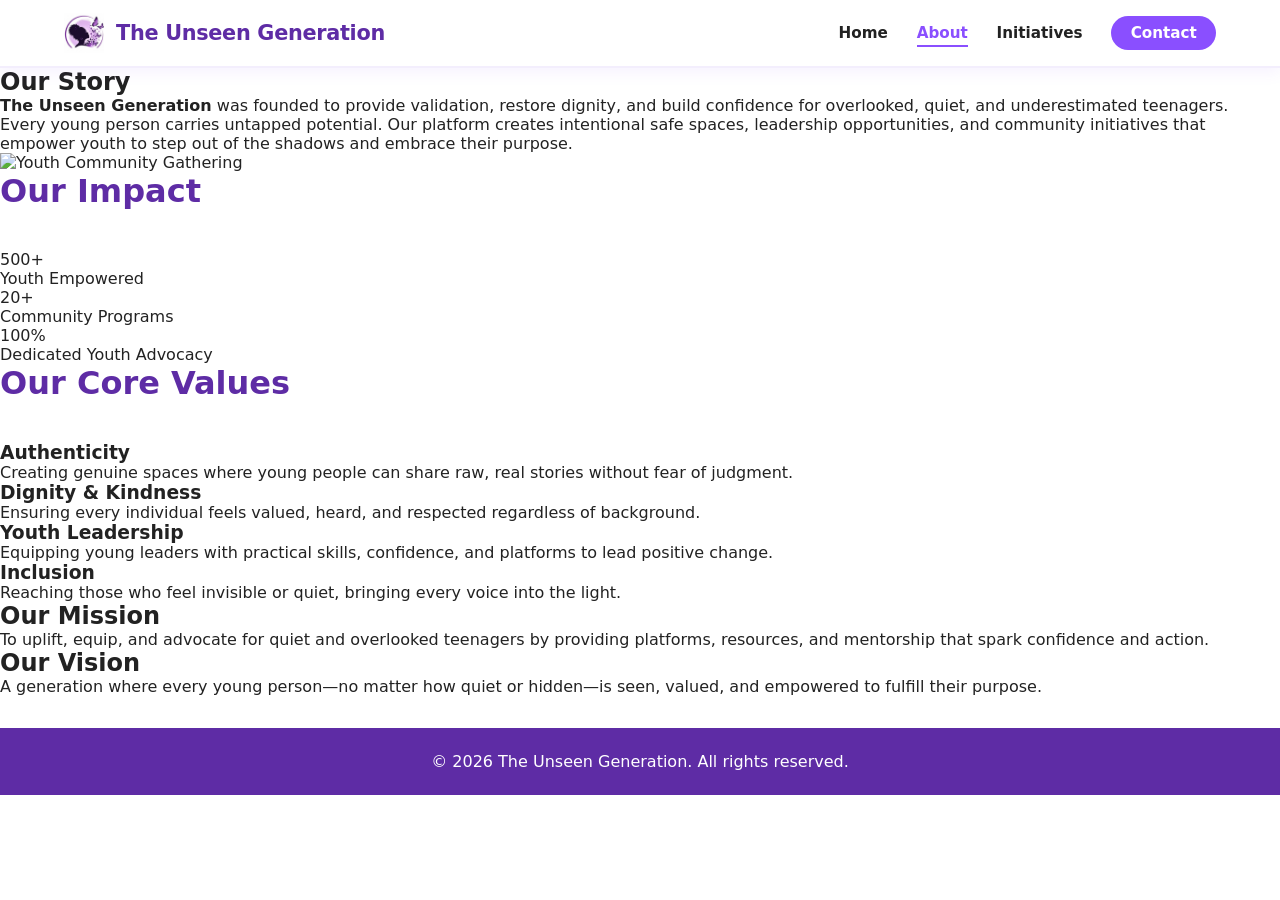
==== about.html @ 8557ad9f "Create about.html" ====
<!DOCTYPE html>
<html lang="en">
<head>
  <meta charset="UTF-8">
  <meta name="viewport" content="width=device-width, initial-scale=1.0">
  <title>About Us - The Unseen Generation</title>
  <link rel="stylesheet" href="style.css">
</head>
<body>

  <!-- ========================================== -->
  <!-- HEADER & NAVIGATION                        -->
  <!-- ========================================== -->
  <header>
    <div class="logo-container">
      <img src="images/logo.png" alt="The Unseen Generation Logo" class="site-logo">
      <span class="logo-text">The Unseen Generation</span>
    </div>
    <nav>
      <ul>
        <li><a href="index.html">Home</a></li>
        <li><a href="about.html" class="active-link">About</a></li>
        <li><a href="#">Initiatives</a></li>
        <li><a href="#" class="nav-btn">Contact</a></li>
      </ul>
    </nav>
  </header>

  <!-- ========================================== -->
  <!-- 1. OUR STORY SECTION                       -->
  <!-- ========================================== -->
  <section class="about-story-section">
    <div class="story-container">
      <div class="story-text">
        <h1 class="sub-heading">Our Story</h1>
        <p><strong>The Unseen Generation</strong> was founded to provide validation, restore dignity, and build confidence for overlooked, quiet, and underestimated teenagers.</p>
        <p>Every young person carries untapped potential. Our platform creates intentional safe spaces, leadership opportunities, and community initiatives that empower youth to step out of the shadows and embrace their purpose.</p>
      </div>
      <div class="story-image">
        <img src="images/about-hero.jpg" alt="Youth Community Gathering">
      </div>
    </div>
  </section>

  <!-- ========================================== -->
  <!-- 2. OUR IMPACT SECTION                      -->
  <!-- ========================================== -->
  <section class="impact-section">
    <h2 class="section-title">Our Impact</h2>
    <div class="impact-grid">
      <div class="impact-card">
        <span class="impact-number">500+</span>
        <p class="impact-label">Youth Empowered</p>
      </div>
      <div class="impact-card">
        <span class="impact-number">20+</span>
        <p class="impact-label">Community Programs</p>
      </div>
      <div class="impact-card">
        <span class="impact-number">100%</span>
        <p class="impact-label">Dedicated Youth Advocacy</p>
      </div>
    </div>
  </section>

  <!-- ========================================== -->
  <!-- 3. CORE VALUES SECTION                     -->
  <!-- ========================================== -->
  <section class="values-section">
    <h2 class="section-title">Our Core Values</h2>
    <div class="values-grid">
      <div class="value-card">
        <h3>Authenticity</h3>
        <p>Creating genuine spaces where young people can share raw, real stories without fear of judgment.</p>
      </div>
      <div class="value-card">
        <h3>Dignity & Kindness</h3>
        <p>Ensuring every individual feels valued, heard, and respected regardless of background.</p>
      </div>
      <div class="value-card">
        <h3>Youth Leadership</h3>
        <p>Equipping young leaders with practical skills, confidence, and platforms to lead positive change.</p>
      </div>
      <div class="value-card">
        <h3>Inclusion</h3>
        <p>Reaching those who feel invisible or quiet, bringing every voice into the light.</p>
      </div>
    </div>
  </section>

  <!-- ========================================== -->
  <!-- 4. MISSION & VISION SECTION                -->
  <!-- ========================================== -->
  <section class="mission-vision-section">
    <div class="mv-container">
      <div class="mv-card">
        <h2>Our Mission</h2>
        <p>To uplift, equip, and advocate for quiet and overlooked teenagers by providing platforms, resources, and mentorship that spark confidence and action.</p>
      </div>
      <div class="mv-card">
        <h2>Our Vision</h2>
        <p>A generation where every young person—no matter how quiet or hidden—is seen, valued, and empowered to fulfill their purpose.</p>
      </div>
    </div>
  </section>

  <!-- ========================================== -->
  <!-- FOOTER SECTION                             -->
  <!-- ========================================== -->
  <footer>
    <p>&copy; 2026 The Unseen Generation. All rights reserved.</p>
  </footer>

</body>
</html>
---- style.css ----
/* ==========================================================================
   THE UNSEEN GENERATION - MAIN STYLESHEET
   Primary Theme: Mauve & White
   ========================================================================== */

/* --------------------------------------------------------------------------
   1. GLOBAL VARIABLES & BASE RESET
   -------------------------------------------------------------------------- */
:root {
  /* Color palette definitions */
  --mauve: #8a4fff;        /* Primary Accent */
  --mauve-light: #f3eefd;  /* Background tints & borders */
  --mauve-dark: #5e2ca5;   /* Text highlights & footer background */
  --white: #ffffff;       /* Main background */
  --text: #222222;        /* Standard text color */
}

/* Reset default browser margins and box sizing */
* {
  box-sizing: border-box;
  margin: 0;
  padding: 0;
  font-family: system-ui, -apple-system, BlinkMacSystemFont, 'Segoe UI', Roboto, sans-serif;
}

body {
  background-color: var(--white);
  color: var(--text);
}

/* --------------------------------------------------------------------------
   2. HEADER & NAVIGATION STYLES
   -------------------------------------------------------------------------- */
header {
  display: flex;
  justify-content: space-between;
  align-items: center;
  padding: 0.8rem 5%;
  /* Feature 1: Glassmorphism effect with semi-transparent background and blur */
  background-color: rgba(255, 255, 255, 0.85);
  backdrop-filter: blur(10px);
  -webkit-backdrop-filter: blur(10px);
  border-bottom: 2px solid var(--mauve-light);
  box-shadow: 0 4px 15px rgba(138, 79, 255, 0.08); /* Subtle mauve drop shadow */
  position: sticky;
  top: 0;
  z-index: 100; /* Keeps navbar above other elements while scrolling */
}

/* Logo Brand Container */
.logo-container {
  display: flex;
  align-items: center;
  gap: 0.75rem;
  /* Feature 4: Gentle hover lift on brand logo */
  transition: transform 0.3s ease;
}

.logo-container:hover {
  transform: translateY(-1px);
}

/* Strict Sizing for Logo Image */
.site-logo {
  height: 40px;          /* Restricts max height to fit neatly in navbar */
  max-height: 40px;
  width: auto;           /* Maintains image aspect ratio without distortion */
  max-width: 150px;      /* Prevents oversized width expansion */
  object-fit: contain;   /* Ensures entire logo fits inside frame */
  display: block;
}

.logo-text {
  font-size: 1.3rem;
  font-weight: 700;
  color: var(--mauve-dark);
  letter-spacing: -0.3px;
}

/* Navigation Menu */
nav ul {
  display: flex;
  list-style: none;
  gap: 1.8rem;
  align-items: center;
}

/* Navigation Links */
nav a {
  position: relative;
  text-decoration: none;
  color: var(--text);
  font-weight: 600;
  font-size: 0.95rem;
  padding: 0.3rem 0;
  /* Feature 4: Gentle lift on hover */
  transition: color 0.3s ease, transform 0.2s ease;
  display: inline-block;
}

/* Feature 2: Animated line expanding outward from the center */
nav a:not(.nav-btn)::after {
  content: '';
  position: absolute;
  width: 0%;
  height: 2px;
  bottom: 0;
  left: 50%;
  background-color: var(--mauve);
  transition: width 0.3s ease, left 0.3s ease;
}

nav a:not(.nav-btn):hover {
  color: var(--mauve);
  transform: translateY(-1px);
}

nav a:not(.nav-btn):hover::after,
nav a.active-link::after {
  width: 100%;
  left: 0;
}

nav a.active-link {
  color: var(--mauve);
}

/* Feature 3: Highlighted Pill CTA Button for Contact */
nav a.nav-btn {
  background-color: var(--mauve);
  color: var(--white);
  padding: 0.5rem 1.2rem;
  border-radius: 20px;
  transition: background-color 0.3s ease, transform 0.2s ease, box-shadow 0.3s ease;
}

nav a.nav-btn:hover {
  background-color: var(--mauve-dark);
  color: var(--white);
  transform: translateY(-2px);
  box-shadow: 0 4px 12px rgba(138, 79, 255, 0.3);
}

/* --------------------------------------------------------------------------
   3. HERO SLIDESHOW STYLES
   -------------------------------------------------------------------------- */
.hero-slider {
  position: relative;
  max-width: 100%;
  height: 450px;
  overflow: hidden;
  background-color: var(--mauve-light);
}

/* Slide Container: Hidden by default */
.slide {
  position: absolute;
  width: 100%;
  height: 100%;
  opacity: 0;
  transition: opacity 0.8s ease-in-out; /* Smooth transition when changing slides */
  display: flex;
  align-items: center;
  justify-content: center;
}

/* Active Slide: Displayed with full opacity */
.slide.active {
  opacity: 1;
}

/* Slide Image Layout */
.slide img {
  width: 100%;
  height: 100%;
  object-fit: cover; /* Ensures images crop nicely without distorting aspect ratio */
  object-position: top center; /* Focuses crop alignment on top of image to show faces */
}

/* Dark Mauve Dimming Overlay */
.slide-overlay {
  position: absolute;
  top: 0;
  left: 0;
  width: 100%;
  height: 100%;
  background: rgba(35, 12, 60, 0.55); /* Darkened mauve tint to ensure high contrast */
  z-index: 1;
}

/* Overlay Text Content Container */
.slide-content {
  position: absolute;
  z-index: 2;
  text-align: center;
  color: var(--white);
  padding: 0 1rem;
  max-width: 700px;
}

.slide-content h2 {
  font-size: 2.5rem;
  margin-bottom: 0.8rem;
  text-shadow: 0 2px 4px rgba(0,0,0,0.3);
}

.slide-content p {
  font-size: 1.1rem;
  margin-bottom: 1.5rem;
  text-shadow: 0 1px 3px rgba(0,0,0,0.3);
}

/* Slide Call to Action Button */
.slide-btn {
  display: inline-block;
  padding: 0.75rem 1.8rem;
  background-color: var(--mauve);
  color: var(--white);
  text-decoration: none;
  font-weight: 600;
  border-radius: 25px;
  transition: background-color 0.3s ease, transform 0.2s ease;
}

.slide-btn:hover {
  background-color: var(--mauve-dark);
  transform: translateY(-2px);
}

/* Navigation Arrows (Previous / Next Buttons) */
.prev, .next {
  position: absolute;
  top: 50%;
  transform: translateY(-50%);
  background: rgba(138, 79, 255, 0.7); /* Semi-transparent mauve */
  color: var(--white);
  border: none;
  padding: 10px 15px;
  cursor: pointer;
  border-radius: 50%;
  z-index: 3; /* Placed above text and overlay */
  transition: background 0.3s ease;
}

.prev:hover, .next:hover {
  background: var(--mauve-dark);
}

.prev { left: 15px; }
.next { right: 15px; }

/* --------------------------------------------------------------------------
   4. CORE PILLARS STYLES
   -------------------------------------------------------------------------- */
.pillars-section {
  padding: 4rem 5%;
  text-align: center;
  background-color: var(--white);
}

.section-title {
  color: var(--mauve-dark);
  font-size: 2rem;
  margin-bottom: 2.5rem;
}

.pillars-container {
  display: flex;
  gap: 2rem;
  justify-content: center;
  flex-wrap: wrap; /* Ensures cards wrap cleanly on smaller mobile screens */
}

.pillar-card {
  background-color: var(--mauve-light);
  border: 1px solid var(--mauve);
  border-radius: 10px;
  padding: 2rem;
  flex: 1;
  min-width: 250px;
  max-width: 350px;
  transition: transform 0.3s ease, box-shadow 0.3s ease;
}

.pillar-card:hover {
  transform: translateY(-5px); /* Gentle hover lift effect */
  box-shadow: 0 8px 20px rgba(138, 79, 255, 0.15);
}

.pillar-card h3 {
  color: var(--mauve-dark);
  font-size: 1.3rem;
  margin-bottom: 1rem;
}

.pillar-card p {
  line-height: 1.6;
  color: var(--text);
  font-size: 0.95rem;
}

/* --------------------------------------------------------------------------
   5. FOOTER STYLES
   -------------------------------------------------------------------------- */
footer {
  background-color: var(--mauve-dark);
  color: var(--white);
  text-align: center;
  padding: 1.5rem;
  margin-top: 2rem;
}
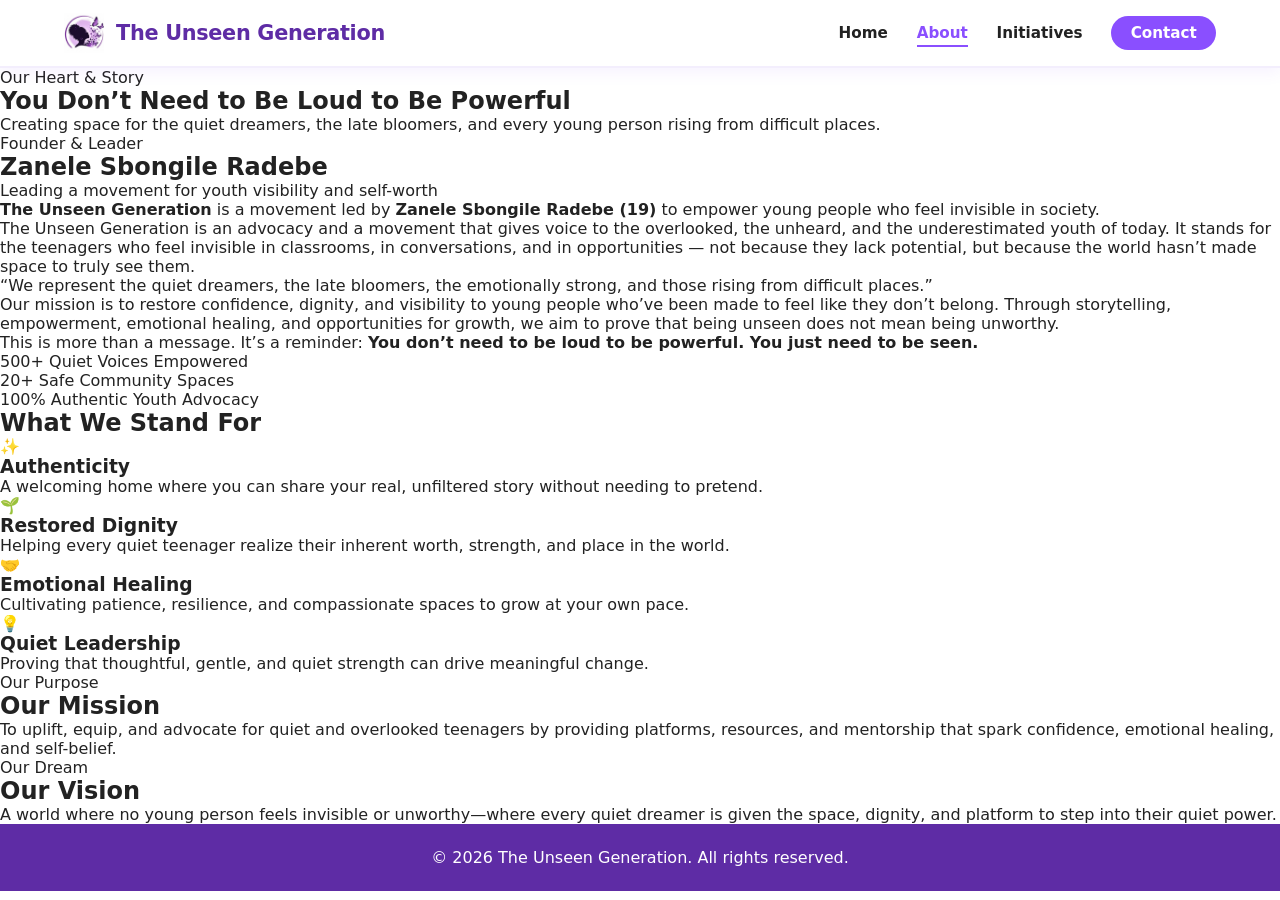
==== commit 9e47859a: "Update about.html" ====
--- a/about.html
+++ b/about.html
@@ -27,79 +27,108 @@
   </header>
 
   <!-- ========================================== -->
-  <!-- 1. OUR STORY SECTION                       -->
+  <!-- 1. SOFT HERO BANNER                        -->
   <!-- ========================================== -->
-  <section class="about-story-section">
-    <div class="story-container">
-      <div class="story-text">
-        <h1 class="sub-heading">Our Story</h1>
-        <p><strong>The Unseen Generation</strong> was founded to provide validation, restore dignity, and build confidence for overlooked, quiet, and underestimated teenagers.</p>
-        <p>Every young person carries untapped potential. Our platform creates intentional safe spaces, leadership opportunities, and community initiatives that empower youth to step out of the shadows and embrace their purpose.</p>
+  <section class="about-hero">
+    <span class="hero-badge">Our Heart & Story</span>
+    <h1>You Don’t Need to Be Loud to Be Powerful</h1>
+    <p class="hero-subtitle">Creating space for the quiet dreamers, the late bloomers, and every young person rising from difficult places.</p>
+  </section>
+
+  <!-- ========================================== -->
+  <!-- 2. EXPANDED OUR STORY SECTION              -->
+  <!-- ========================================== -->
+  <section class="story-section">
+    <div class="story-wrapper">
+      
+      <!-- Lead Founder Card -->
+      <div class="founder-card">
+        <div class="founder-badge">Founder & Leader</div>
+        <h2>Zanele Sbongile Radebe</h2>
+        <p class="founder-sub">Leading a movement for youth visibility and self-worth</p>
       </div>
-      <div class="story-image">
-        <img src="images/about-hero.jpg" alt="Youth Community Gathering">
+
+      <!-- Main Soft Story Content -->
+      <div class="story-body">
+        <p class="story-lead"><strong>The Unseen Generation</strong> is a movement led by <strong>Zanele Sbongile Radebe (19)</strong> to empower young people who feel invisible in society.</p>
+        
+        <p>The Unseen Generation is an advocacy and a movement that gives voice to the overlooked, the unheard, and the underestimated youth of today. It stands for the teenagers who feel invisible in classrooms, in conversations, and in opportunities — not because they lack potential, but because the world hasn’t made space to truly see them.</p>
+
+        <div class="story-quote-box">
+          <p>“We represent the quiet dreamers, the late bloomers, the emotionally strong, and those rising from difficult places.”</p>
+        </div>
+
+        <p>Our mission is to restore confidence, dignity, and visibility to young people who’ve been made to feel like they don’t belong. Through storytelling, empowerment, emotional healing, and opportunities for growth, we aim to prove that being unseen does not mean being unworthy.</p>
+
+        <p class="story-closing">This is more than a message. It’s a reminder: <strong>You don’t need to be loud to be powerful. You just need to be seen.</strong></p>
+      </div>
+
+    </div>
+  </section>
+
+  <!-- ========================================== -->
+  <!-- 3. SOFT IMPACT HIGHLIGHTS                  -->
+  <!-- ========================================== -->
+  <section class="impact-section-soft">
+    <div class="impact-container-soft">
+      <div class="impact-pill">
+        <span class="impact-num">500+</span>
+        <span class="impact-txt">Quiet Voices Empowered</span>
+      </div>
+      <div class="impact-pill">
+        <span class="impact-num">20+</span>
+        <span class="impact-txt">Safe Community Spaces</span>
+      </div>
+      <div class="impact-pill">
+        <span class="impact-num">100%</span>
+        <span class="impact-txt">Authentic Youth Advocacy</span>
       </div>
     </div>
   </section>
 
   <!-- ========================================== -->
-  <!-- 2. OUR IMPACT SECTION                      -->
+  <!-- 4. CORE VALUES (CARD GRID)                 -->
   <!-- ========================================== -->
-  <section class="impact-section">
-    <h2 class="section-title">Our Impact</h2>
-    <div class="impact-grid">
-      <div class="impact-card">
-        <span class="impact-number">500+</span>
-        <p class="impact-label">Youth Empowered</p>
+  <section class="values-soft-section">
+    <h2 class="section-title-soft">What We Stand For</h2>
+    <div class="values-soft-grid">
+      <div class="val-card">
+        <div class="val-icon">✨</div>
+        <h3>Authenticity</h3>
+        <p>A welcoming home where you can share your real, unfiltered story without needing to pretend.</p>
       </div>
-      <div class="impact-card">
-        <span class="impact-number">20+</span>
-        <p class="impact-label">Community Programs</p>
+      <div class="val-card">
+        <div class="val-icon">🌱</div>
+        <h3>Restored Dignity</h3>
+        <p>Helping every quiet teenager realize their inherent worth, strength, and place in the world.</p>
       </div>
-      <div class="impact-card">
-        <span class="impact-number">100%</span>
-        <p class="impact-label">Dedicated Youth Advocacy</p>
+      <div class="val-card">
+        <div class="val-icon">🤝</div>
+        <h3>Emotional Healing</h3>
+        <p>Cultivating patience, resilience, and compassionate spaces to grow at your own pace.</p>
+      </div>
+      <div class="val-card">
+        <div class="val-icon">💡</div>
+        <h3>Quiet Leadership</h3>
+        <p>Proving that thoughtful, gentle, and quiet strength can drive meaningful change.</p>
       </div>
     </div>
   </section>
 
   <!-- ========================================== -->
-  <!-- 3. CORE VALUES SECTION                     -->
+  <!-- 5. MISSION & VISION DUAL CARDS             -->
   <!-- ========================================== -->
-  <section class="values-section">
-    <h2 class="section-title">Our Core Values</h2>
-    <div class="values-grid">
-      <div class="value-card">
-        <h3>Authenticity</h3>
-        <p>Creating genuine spaces where young people can share raw, real stories without fear of judgment.</p>
+  <section class="mv-soft-section">
+    <div class="mv-soft-grid">
+      <div class="mv-soft-card">
+        <span class="mv-label">Our Purpose</span>
+        <h2>Our Mission</h2>
+        <p>To uplift, equip, and advocate for quiet and overlooked teenagers by providing platforms, resources, and mentorship that spark confidence, emotional healing, and self-belief.</p>
       </div>
-      <div class="value-card">
-        <h3>Dignity & Kindness</h3>
-        <p>Ensuring every individual feels valued, heard, and respected regardless of background.</p>
-      </div>
-      <div class="value-card">
-        <h3>Youth Leadership</h3>
-        <p>Equipping young leaders with practical skills, confidence, and platforms to lead positive change.</p>
-      </div>
-      <div class="value-card">
-        <h3>Inclusion</h3>
-        <p>Reaching those who feel invisible or quiet, bringing every voice into the light.</p>
-      </div>
-    </div>
-  </section>
-
-  <!-- ========================================== -->
-  <!-- 4. MISSION & VISION SECTION                -->
-  <!-- ========================================== -->
-  <section class="mission-vision-section">
-    <div class="mv-container">
-      <div class="mv-card">
-        <h2>Our Mission</h2>
-        <p>To uplift, equip, and advocate for quiet and overlooked teenagers by providing platforms, resources, and mentorship that spark confidence and action.</p>
-      </div>
-      <div class="mv-card">
+      <div class="mv-soft-card highlight-card">
+        <span class="mv-label">Our Dream</span>
         <h2>Our Vision</h2>
-        <p>A generation where every young person—no matter how quiet or hidden—is seen, valued, and empowered to fulfill their purpose.</p>
+        <p>A world where no young person feels invisible or unworthy—where every quiet dreamer is given the space, dignity, and platform to step into their quiet power.</p>
       </div>
     </div>
   </section>
--- a/style.css
+++ b/style.css
@@ -36,15 +36,14 @@
   justify-content: space-between;
   align-items: center;
   padding: 0.8rem 5%;
-  /* Feature 1: Glassmorphism effect with semi-transparent background and blur */
   background-color: rgba(255, 255, 255, 0.85);
   backdrop-filter: blur(10px);
   -webkit-backdrop-filter: blur(10px);
   border-bottom: 2px solid var(--mauve-light);
-  box-shadow: 0 4px 15px rgba(138, 79, 255, 0.08); /* Subtle mauve drop shadow */
+  box-shadow: 0 4px 15px rgba(138, 79, 255, 0.08);
   position: sticky;
   top: 0;
-  z-index: 100; /* Keeps navbar above other elements while scrolling */
+  z-index: 100;
 }
 
 /* Logo Brand Container */
@@ -52,7 +51,6 @@
   display: flex;
   align-items: center;
   gap: 0.75rem;
-  /* Feature 4: Gentle hover lift on brand logo */
   transition: transform 0.3s ease;
 }
 
@@ -62,11 +60,11 @@
 
 /* Strict Sizing for Logo Image */
 .site-logo {
-  height: 40px;          /* Restricts max height to fit neatly in navbar */
+  height: 40px;
   max-height: 40px;
-  width: auto;           /* Maintains image aspect ratio without distortion */
-  max-width: 150px;      /* Prevents oversized width expansion */
-  object-fit: contain;   /* Ensures entire logo fits inside frame */
+  width: auto;
+  max-width: 150px;
+  object-fit: contain;
   display: block;
 }
 
@@ -93,12 +91,10 @@
   font-weight: 600;
   font-size: 0.95rem;
   padding: 0.3rem 0;
-  /* Feature 4: Gentle lift on hover */
   transition: color 0.3s ease, transform 0.2s ease;
   display: inline-block;
 }
 
-/* Feature 2: Animated line expanding outward from the center */
 nav a:not(.nav-btn)::after {
   content: '';
   position: absolute;
@@ -125,7 +121,7 @@
   color: var(--mauve);
 }
 
-/* Feature 3: Highlighted Pill CTA Button for Contact */
+/* Highlighted Pill CTA Button for Contact */
 nav a.nav-btn {
   background-color: var(--mauve);
   color: var(--white);
@@ -142,7 +138,7 @@
 }
 
 /* --------------------------------------------------------------------------
-   3. HERO SLIDESHOW STYLES
+   3. HERO SLIDESHOW STYLES (HOME PAGE)
    -------------------------------------------------------------------------- */
 .hero-slider {
   position: relative;
@@ -152,43 +148,38 @@
   background-color: var(--mauve-light);
 }
 
-/* Slide Container: Hidden by default */
 .slide {
   position: absolute;
   width: 100%;
   height: 100%;
   opacity: 0;
-  transition: opacity 0.8s ease-in-out; /* Smooth transition when changing slides */
+  transition: opacity 0.8s ease-in-out;
   display: flex;
   align-items: center;
   justify-content: center;
 }
 
-/* Active Slide: Displayed with full opacity */
 .slide.active {
   opacity: 1;
 }
 
-/* Slide Image Layout */
 .slide img {
   width: 100%;
   height: 100%;
-  object-fit: cover; /* Ensures images crop nicely without distorting aspect ratio */
-  object-position: top center; /* Focuses crop alignment on top of image to show faces */
-}
-
-/* Dark Mauve Dimming Overlay */
+  object-fit: cover;
+  object-position: top center;
+}
+
 .slide-overlay {
   position: absolute;
   top: 0;
   left: 0;
   width: 100%;
   height: 100%;
-  background: rgba(35, 12, 60, 0.55); /* Darkened mauve tint to ensure high contrast */
+  background: rgba(35, 12, 60, 0.55);
   z-index: 1;
 }
 
-/* Overlay Text Content Container */
 .slide-content {
   position: absolute;
   z-index: 2;
@@ -210,7 +201,6 @@
   text-shadow: 0 1px 3px rgba(0,0,0,0.3);
 }
 
-/* Slide Call to Action Button */
 .slide-btn {
   display: inline-block;
   padding: 0.75rem 1.8rem;
@@ -227,18 +217,17 @@
   transform: translateY(-2px);
 }
 
-/* Navigation Arrows (Previous / Next Buttons) */
 .prev, .next {
   position: absolute;
   top: 50%;
   transform: translateY(-50%);
-  background: rgba(138, 79, 255, 0.7); /* Semi-transparent mauve */
+  background: rgba(138, 79, 255, 0.7);
   color: var(--white);
   border: none;
   padding: 10px 15px;
   cursor: pointer;
   border-radius: 50%;
-  z-index: 3; /* Placed above text and overlay */
+  z-index: 3;
   transition: background 0.3s ease;
 }
 
@@ -268,7 +257,7 @@
   display: flex;
   gap: 2rem;
   justify-content: center;
-  flex-wrap: wrap; /* Ensures cards wrap cleanly on smaller mobile screens */
+  flex-wrap: wrap;
 }
 
 .pillar-card {
@@ -283,7 +272,7 @@
 }
 
 .pillar-card:hover {
-  transform: translateY(-5px); /* Gentle hover lift effect */
+  transform: translateY(-5px);
   box-shadow: 0 8px 20px rgba(138, 79, 255, 0.15);
 }
 
@@ -300,12 +289,183 @@
 }
 
 /* --------------------------------------------------------------------------
-   5. FOOTER STYLES
+   5. ABOUT PAGE STYLES
+   -------------------------------------------------------------------------- */
+
+/* 1. Our Story Layout */
+.about-story-section {
+  padding: 4.5rem 5%;
+  background-color: var(--white);
+}
+
+.story-container {
+  display: flex;
+  align-items: center;
+  gap: 3rem;
+  max-width: 1100px;
+  margin: 0 auto;
+  flex-wrap: wrap;
+}
+
+.story-text {
+  flex: 1;
+  min-width: 300px;
+}
+
+.sub-heading {
+  color: var(--mauve-dark);
+  font-size: 2.2rem;
+  margin-bottom: 1.2rem;
+}
+
+.story-text p {
+  line-height: 1.7;
+  color: var(--text);
+  margin-bottom: 1.2rem;
+  font-size: 1.05rem;
+}
+
+.story-image {
+  flex: 1;
+  min-width: 300px;
+}
+
+.story-image img {
+  width: 100%;
+  border-radius: 12px;
+  box-shadow: 0 8px 25px rgba(138, 79, 255, 0.15);
+  object-fit: cover;
+  max-height: 380px;
+}
+
+/* 2. Impact Section */
+.impact-section {
+  padding: 3.5rem 5%;
+  background-color: var(--mauve-dark);
+  color: var(--white);
+  text-align: center;
+}
+
+.impact-section .section-title {
+  color: var(--white);
+}
+
+.impact-grid {
+  display: flex;
+  gap: 2rem;
+  justify-content: center;
+  flex-wrap: wrap;
+  max-width: 1000px;
+  margin: 0 auto;
+}
+
+.impact-card {
+  flex: 1;
+  min-width: 200px;
+  padding: 1.5rem;
+}
+
+.impact-number {
+  display: block;
+  font-size: 2.8rem;
+  font-weight: 800;
+  color: var(--mauve-light);
+  margin-bottom: 0.3rem;
+}
+
+.impact-label {
+  font-size: 1rem;
+  opacity: 0.9;
+}
+
+/* 3. Core Values Grid */
+.values-section {
+  padding: 4.5rem 5%;
+  background-color: var(--mauve-light);
+  text-align: center;
+}
+
+.values-grid {
+  display: flex;
+  gap: 1.8rem;
+  justify-content: center;
+  flex-wrap: wrap;
+  max-width: 1100px;
+  margin: 0 auto;
+}
+
+.value-card {
+  background-color: var(--white);
+  border-left: 4px solid var(--mauve);
+  border-radius: 8px;
+  padding: 1.8rem;
+  flex: 1;
+  min-width: 230px;
+  max-width: 260px;
+  text-align: left;
+  box-shadow: 0 4px 12px rgba(0,0,0,0.05);
+  transition: transform 0.3s ease;
+}
+
+.value-card:hover {
+  transform: translateY(-4px);
+}
+
+.value-card h3 {
+  color: var(--mauve-dark);
+  font-size: 1.2rem;
+  margin-bottom: 0.6rem;
+}
+
+.value-card p {
+  font-size: 0.92rem;
+  line-height: 1.5;
+  color: var(--text);
+}
+
+/* 4. Mission & Vision Section */
+.mission-vision-section {
+  padding: 4.5rem 5%;
+  background-color: var(--white);
+}
+
+.mv-container {
+  display: flex;
+  gap: 2rem;
+  justify-content: center;
+  max-width: 1000px;
+  margin: 0 auto;
+  flex-wrap: wrap;
+}
+
+.mv-card {
+  flex: 1;
+  min-width: 280px;
+  background-color: var(--mauve-light);
+  border: 1px solid var(--mauve);
+  border-radius: 12px;
+  padding: 2.5rem 2rem;
+  text-align: center;
+}
+
+.mv-card h2 {
+  color: var(--mauve-dark);
+  font-size: 1.6rem;
+  margin-bottom: 1rem;
+}
+
+.mv-card p {
+  line-height: 1.6;
+  font-size: 1rem;
+  color: var(--text);
+}
+
+/* --------------------------------------------------------------------------
+   6. FOOTER STYLES
    -------------------------------------------------------------------------- */
 footer {
   background-color: var(--mauve-dark);
   color: var(--white);
   text-align: center;
   padding: 1.5rem;
-  margin-top: 2rem;
-}
+}
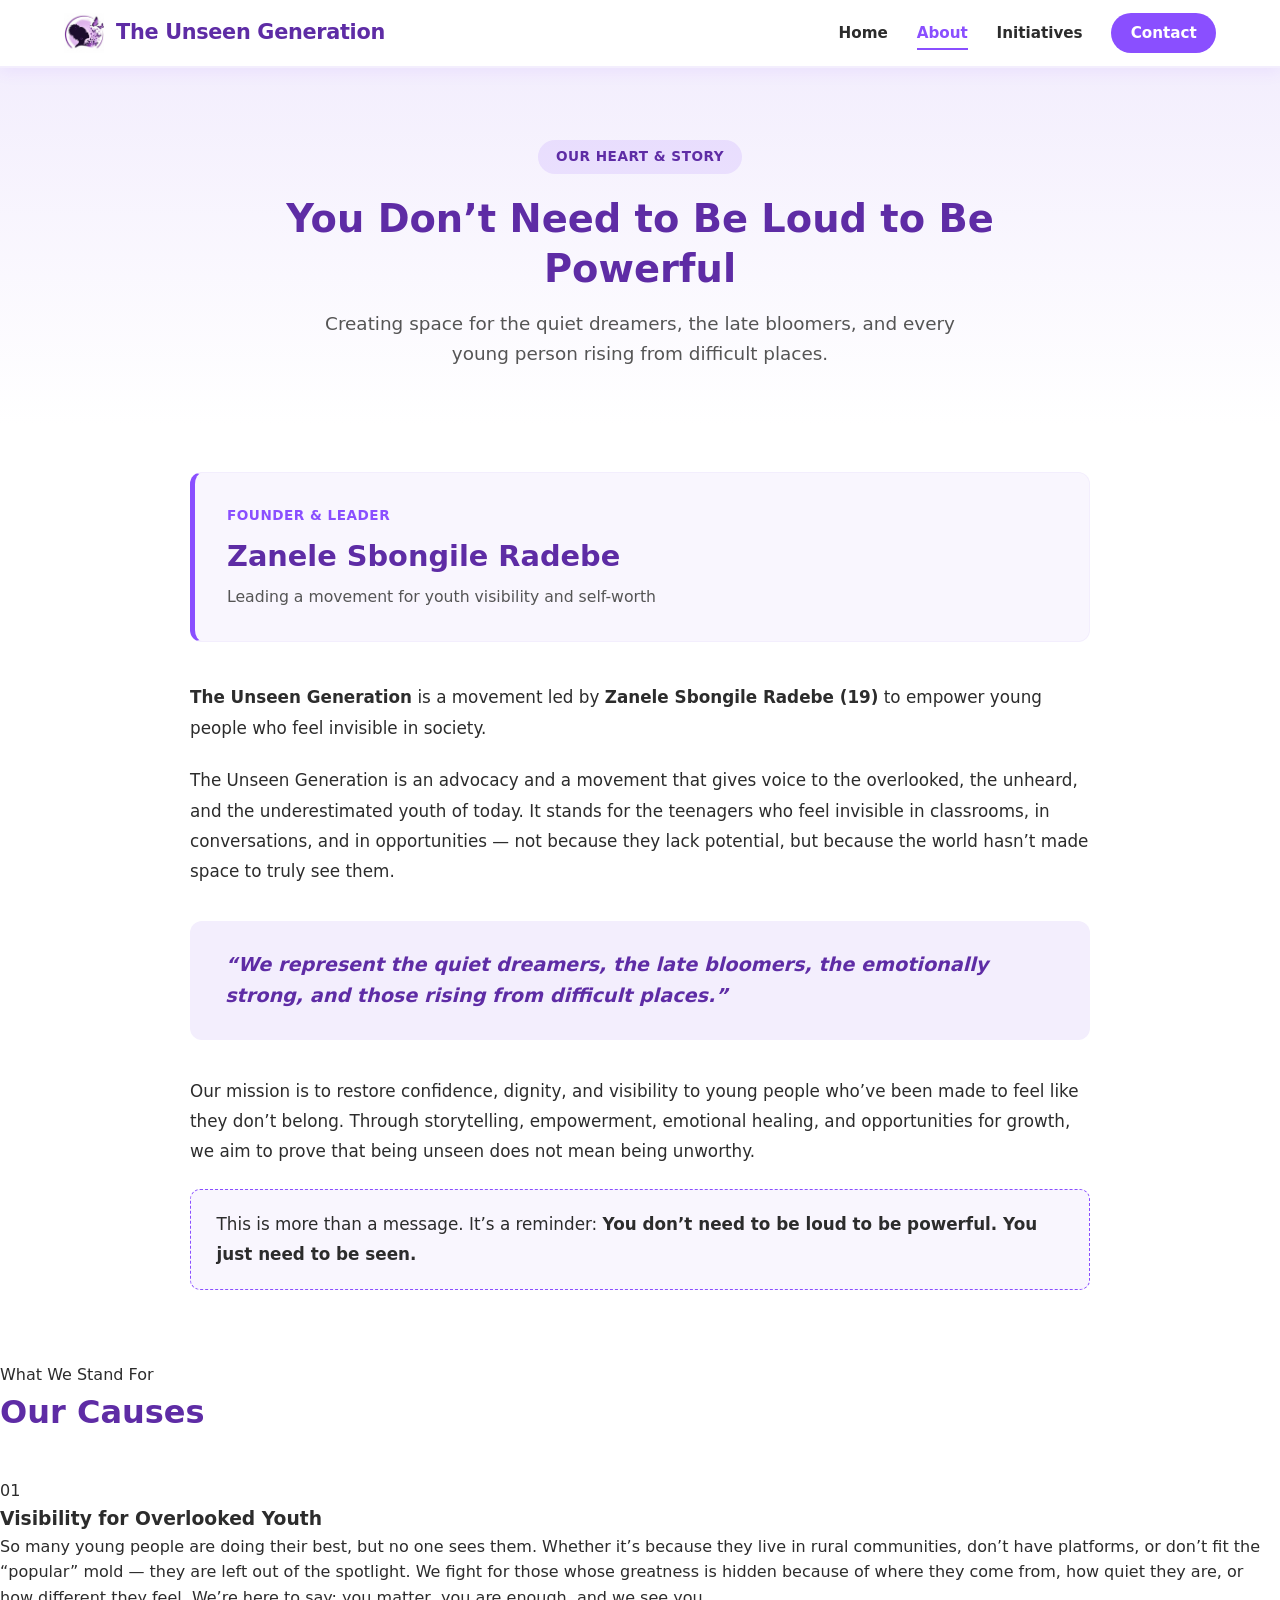
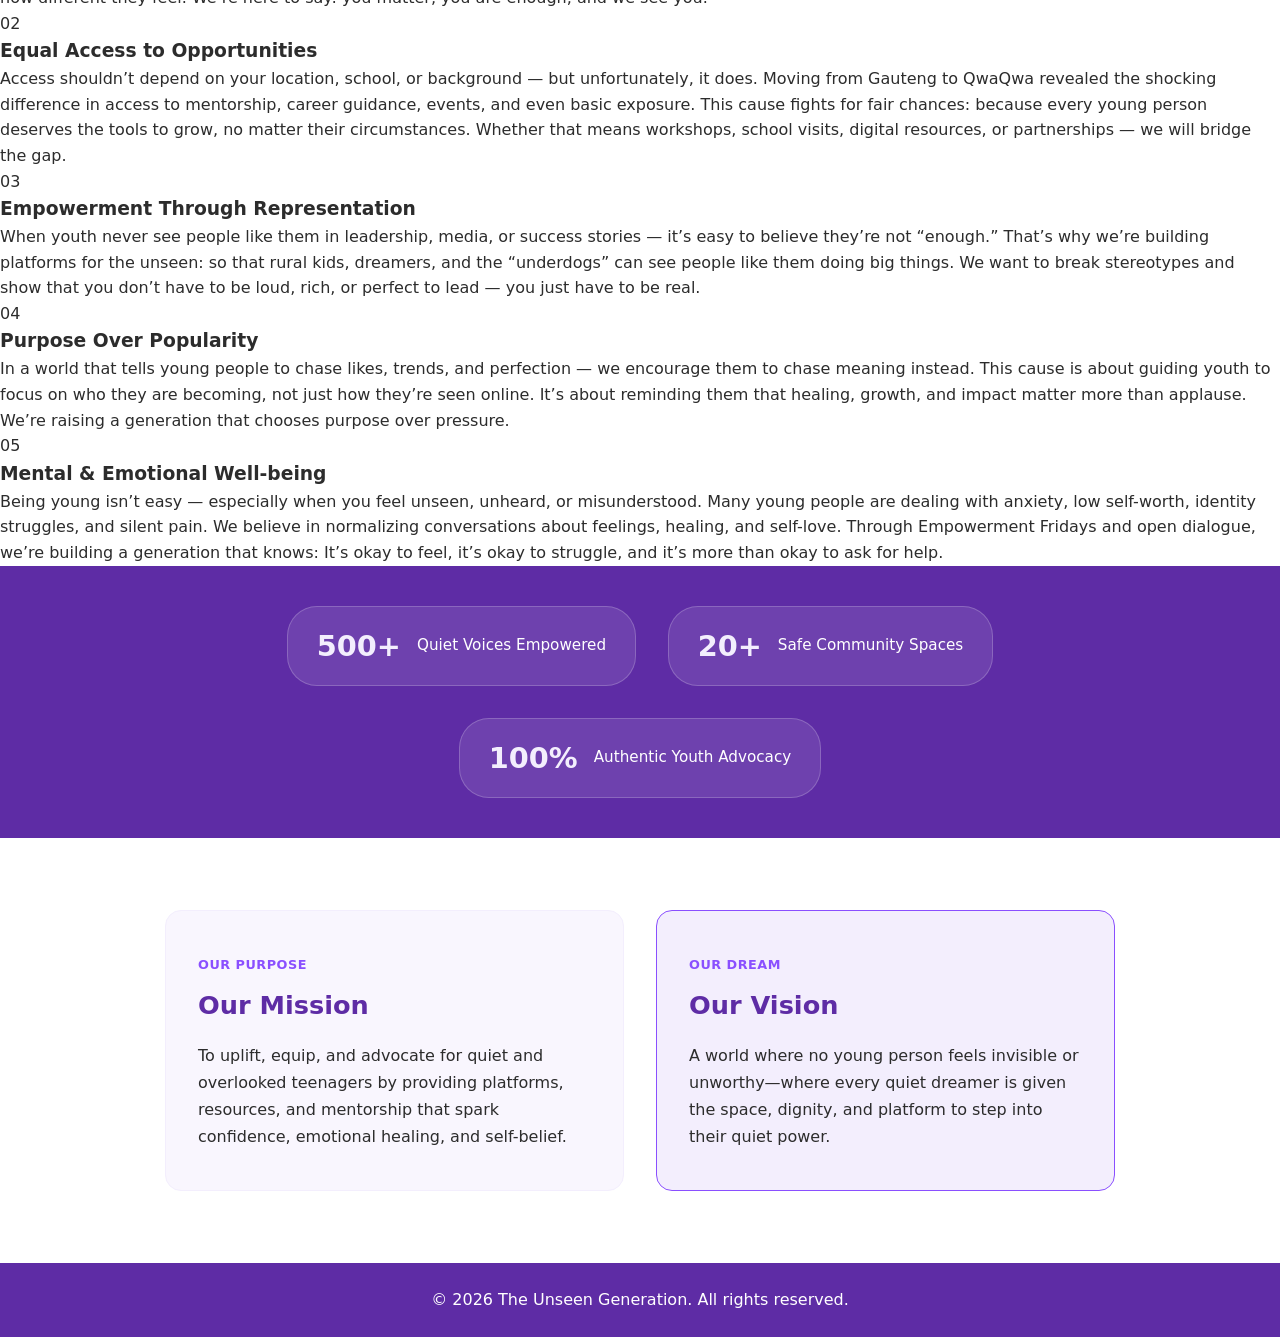
==== commit 286a128e: "Update about.html" ====
--- a/about.html
+++ b/about.html
@@ -67,7 +67,66 @@
   </section>
 
   <!-- ========================================== -->
-  <!-- 3. SOFT IMPACT HIGHLIGHTS                  -->
+  <!-- 3. OUR CAUSES / WHAT WE STAND FOR          -->
+  <!-- ========================================== -->
+  <section class="causes-section">
+    <div class="causes-wrapper">
+      <span class="section-badge">What We Stand For</span>
+      <h2 class="section-title-soft">Our Causes</h2>
+      
+      <div class="causes-grid">
+        
+        <!-- Cause 1 -->
+        <div class="cause-card">
+          <div class="cause-header">
+            <span class="cause-num">01</span>
+            <h3>Visibility for Overlooked Youth</h3>
+          </div>
+          <p>So many young people are doing their best, but no one sees them. Whether it’s because they live in rural communities, don’t have platforms, or don’t fit the “popular” mold — they are left out of the spotlight. We fight for those whose greatness is hidden because of where they come from, how quiet they are, or how different they feel. We’re here to say: you matter, you are enough, and we see you.</p>
+        </div>
+
+        <!-- Cause 2 -->
+        <div class="cause-card">
+          <div class="cause-header">
+            <span class="cause-num">02</span>
+            <h3>Equal Access to Opportunities</h3>
+          </div>
+          <p>Access shouldn’t depend on your location, school, or background — but unfortunately, it does. Moving from Gauteng to QwaQwa revealed the shocking difference in access to mentorship, career guidance, events, and even basic exposure. This cause fights for fair chances: because every young person deserves the tools to grow, no matter their circumstances. Whether that means workshops, school visits, digital resources, or partnerships — we will bridge the gap.</p>
+        </div>
+
+        <!-- Cause 3 -->
+        <div class="cause-card">
+          <div class="cause-header">
+            <span class="cause-num">03</span>
+            <h3>Empowerment Through Representation</h3>
+          </div>
+          <p>When youth never see people like them in leadership, media, or success stories — it’s easy to believe they’re not “enough.” That’s why we’re building platforms for the unseen: so that rural kids, dreamers, and the “underdogs” can see people like them doing big things. We want to break stereotypes and show that you don’t have to be loud, rich, or perfect to lead — you just have to be real.</p>
+        </div>
+
+        <!-- Cause 4 -->
+        <div class="cause-card">
+          <div class="cause-header">
+            <span class="cause-num">04</span>
+            <h3>Purpose Over Popularity</h3>
+          </div>
+          <p>In a world that tells young people to chase likes, trends, and perfection — we encourage them to chase meaning instead. This cause is about guiding youth to focus on who they are becoming, not just how they’re seen online. It’s about reminding them that healing, growth, and impact matter more than applause. We’re raising a generation that chooses purpose over pressure.</p>
+        </div>
+
+        <!-- Cause 5 -->
+        <div class="cause-card full-width-cause">
+          <div class="cause-header">
+            <span class="cause-num">05</span>
+            <h3>Mental & Emotional Well-being</h3>
+          </div>
+          <p>Being young isn’t easy — especially when you feel unseen, unheard, or misunderstood. Many young people are dealing with anxiety, low self-worth, identity struggles, and silent pain. We believe in normalizing conversations about feelings, healing, and self-love. Through Empowerment Fridays and open dialogue, we’re building a generation that knows: It’s okay to feel, it’s okay to struggle, and it’s more than okay to ask for help.</p>
+        </div>
+
+      </div>
+    </div>
+  </section>
+
+  <!-- ========================================== -->
+  <!-- 4. SOFT IMPACT HIGHLIGHTS                  -->
   <!-- ========================================== -->
   <section class="impact-section-soft">
     <div class="impact-container-soft">
@@ -82,35 +141,6 @@
       <div class="impact-pill">
         <span class="impact-num">100%</span>
         <span class="impact-txt">Authentic Youth Advocacy</span>
-      </div>
-    </div>
-  </section>
-
-  <!-- ========================================== -->
-  <!-- 4. CORE VALUES (CARD GRID)                 -->
-  <!-- ========================================== -->
-  <section class="values-soft-section">
-    <h2 class="section-title-soft">What We Stand For</h2>
-    <div class="values-soft-grid">
-      <div class="val-card">
-        <div class="val-icon">✨</div>
-        <h3>Authenticity</h3>
-        <p>A welcoming home where you can share your real, unfiltered story without needing to pretend.</p>
-      </div>
-      <div class="val-card">
-        <div class="val-icon">🌱</div>
-        <h3>Restored Dignity</h3>
-        <p>Helping every quiet teenager realize their inherent worth, strength, and place in the world.</p>
-      </div>
-      <div class="val-card">
-        <div class="val-icon">🤝</div>
-        <h3>Emotional Healing</h3>
-        <p>Cultivating patience, resilience, and compassionate spaces to grow at your own pace.</p>
-      </div>
-      <div class="val-card">
-        <div class="val-icon">💡</div>
-        <h3>Quiet Leadership</h3>
-        <p>Proving that thoughtful, gentle, and quiet strength can drive meaningful change.</p>
       </div>
     </div>
   </section>
--- a/style.css
+++ b/style.css
@@ -10,9 +10,11 @@
   /* Color palette definitions */
   --mauve: #8a4fff;        /* Primary Accent */
   --mauve-light: #f3eefd;  /* Background tints & borders */
+  --mauve-soft: #f9f6fe;   /* Extra soft container background */
   --mauve-dark: #5e2ca5;   /* Text highlights & footer background */
   --white: #ffffff;       /* Main background */
-  --text: #222222;        /* Standard text color */
+  --text: #2c2c2c;        /* Soft dark text color */
+  --text-muted: #555555;  /* Muted text color */
 }
 
 /* Reset default browser margins and box sizing */
@@ -26,6 +28,7 @@
 body {
   background-color: var(--white);
   color: var(--text);
+  line-height: 1.6;
 }
 
 /* --------------------------------------------------------------------------
@@ -239,7 +242,7 @@
 .next { right: 15px; }
 
 /* --------------------------------------------------------------------------
-   4. CORE PILLARS STYLES
+   4. CORE PILLARS STYLES (HOME PAGE)
    -------------------------------------------------------------------------- */
 .pillars-section {
   padding: 4rem 5%;
@@ -289,173 +292,273 @@
 }
 
 /* --------------------------------------------------------------------------
-   5. ABOUT PAGE STYLES
+   5. REDESIGNED SOFT ABOUT PAGE STYLES
    -------------------------------------------------------------------------- */
 
-/* 1. Our Story Layout */
-.about-story-section {
-  padding: 4.5rem 5%;
+/* Hero Banner */
+.about-hero {
+  text-align: center;
+  padding: 4.5rem 5% 3.5rem;
+  background: linear-gradient(180deg, var(--mauve-light) 0%, var(--white) 100%);
+}
+
+.hero-badge {
+  display: inline-block;
+  background-color: rgba(138, 79, 255, 0.12);
+  color: var(--mauve-dark);
+  padding: 0.4rem 1.1rem;
+  border-radius: 20px;
+  font-size: 0.85rem;
+  font-weight: 700;
+  letter-spacing: 0.5px;
+  text-transform: uppercase;
+  margin-bottom: 1.2rem;
+}
+
+.about-hero h1 {
+  font-size: 2.4rem;
+  color: var(--mauve-dark);
+  max-width: 800px;
+  margin: 0 auto 1rem;
+  line-height: 1.3;
+}
+
+.hero-subtitle {
+  font-size: 1.15rem;
+  color: var(--text-muted);
+  max-width: 680px;
+  margin: 0 auto;
+}
+
+/* Main Story Section */
+.story-section {
+  padding: 3rem 5% 4.5rem;
   background-color: var(--white);
 }
 
-.story-container {
-  display: flex;
-  align-items: center;
-  gap: 3rem;
-  max-width: 1100px;
+.story-wrapper {
+  max-width: 900px;
   margin: 0 auto;
-  flex-wrap: wrap;
-}
-
-.story-text {
-  flex: 1;
-  min-width: 300px;
-}
-
-.sub-heading {
-  color: var(--mauve-dark);
-  font-size: 2.2rem;
-  margin-bottom: 1.2rem;
-}
-
-.story-text p {
+  display: flex;
+  flex-direction: column;
+  gap: 2.5rem;
+}
+
+/* Founder Header Card */
+.founder-card {
+  background-color: var(--mauve-soft);
+  border: 1px solid var(--mauve-light);
+  border-left: 5px solid var(--mauve);
+  padding: 2rem;
+  border-radius: 12px;
+}
+
+.founder-badge {
+  color: var(--mauve);
+  font-weight: 700;
+  font-size: 0.85rem;
+  text-transform: uppercase;
+  letter-spacing: 0.5px;
+  margin-bottom: 0.4rem;
+}
+
+.founder-card h2 {
+  color: var(--mauve-dark);
+  font-size: 1.8rem;
+  margin-bottom: 0.3rem;
+}
+
+.founder-sub {
+  color: var(--text-muted);
+  font-size: 0.98rem;
+}
+
+/* Story Typography */
+.story-body {
+  display: flex;
+  flex-direction: column;
+  gap: 1.4rem;
+}
+
+.story-lead {
+  font-size: 1.2rem;
+  color: var(--mauve-dark);
   line-height: 1.7;
+}
+
+.story-body p {
+  font-size: 1.05rem;
   color: var(--text);
-  margin-bottom: 1.2rem;
-  font-size: 1.05rem;
-}
-
-.story-image {
-  flex: 1;
-  min-width: 300px;
-}
-
-.story-image img {
-  width: 100%;
+  line-height: 1.8;
+}
+
+/* Story Callout Quote */
+.story-quote-box {
+  background-color: var(--mauve-light);
   border-radius: 12px;
-  box-shadow: 0 8px 25px rgba(138, 79, 255, 0.15);
-  object-fit: cover;
-  max-height: 380px;
-}
-
-/* 2. Impact Section */
-.impact-section {
-  padding: 3.5rem 5%;
+  padding: 1.8rem 2.2rem;
+  margin: 0.8rem 0;
+}
+
+.story-quote-box p {
+  font-size: 1.2rem;
+  font-weight: 600;
+  color: var(--mauve-dark);
+  font-style: italic;
+  line-height: 1.6;
+}
+
+.story-closing {
+  font-size: 1.15rem;
+  color: var(--mauve-dark);
+  background-color: var(--mauve-soft);
+  padding: 1.2rem 1.6rem;
+  border-radius: 10px;
+  border: 1px dashed var(--mauve);
+}
+
+/* Impact Highlights */
+.impact-section-soft {
+  padding: 2.5rem 5%;
   background-color: var(--mauve-dark);
-  color: var(--white);
-  text-align: center;
-}
-
-.impact-section .section-title {
-  color: var(--white);
-}
-
-.impact-grid {
+}
+
+.impact-container-soft {
   display: flex;
   gap: 2rem;
   justify-content: center;
   flex-wrap: wrap;
-  max-width: 1000px;
+  max-width: 950px;
   margin: 0 auto;
 }
 
-.impact-card {
-  flex: 1;
-  min-width: 200px;
-  padding: 1.5rem;
-}
-
-.impact-number {
-  display: block;
-  font-size: 2.8rem;
+.impact-pill {
+  display: flex;
+  align-items: center;
+  gap: 1rem;
+  background-color: rgba(255, 255, 255, 0.1);
+  padding: 1rem 1.8rem;
+  border-radius: 30px;
+  border: 1px solid rgba(255, 255, 255, 0.2);
+}
+
+.impact-num {
+  font-size: 1.8rem;
   font-weight: 800;
   color: var(--mauve-light);
-  margin-bottom: 0.3rem;
-}
-
-.impact-label {
-  font-size: 1rem;
-  opacity: 0.9;
-}
-
-/* 3. Core Values Grid */
-.values-section {
+}
+
+.impact-txt {
+  color: var(--white);
+  font-size: 0.95rem;
+  font-weight: 500;
+}
+
+/* Values Grid */
+.values-soft-section {
   padding: 4.5rem 5%;
-  background-color: var(--mauve-light);
+  background-color: var(--mauve-soft);
   text-align: center;
 }
 
-.values-grid {
+.section-title-soft {
+  color: var(--mauve-dark);
+  font-size: 2rem;
+  margin-bottom: 2.5rem;
+}
+
+.values-soft-grid {
   display: flex;
   gap: 1.8rem;
   justify-content: center;
   flex-wrap: wrap;
-  max-width: 1100px;
+  max-width: 1050px;
   margin: 0 auto;
 }
 
-.value-card {
+.val-card {
   background-color: var(--white);
-  border-left: 4px solid var(--mauve);
-  border-radius: 8px;
-  padding: 1.8rem;
+  border: 1px solid var(--mauve-light);
+  border-radius: 14px;
+  padding: 2rem 1.6rem;
   flex: 1;
-  min-width: 230px;
-  max-width: 260px;
+  min-width: 220px;
+  max-width: 245px;
   text-align: left;
-  box-shadow: 0 4px 12px rgba(0,0,0,0.05);
-  transition: transform 0.3s ease;
-}
-
-.value-card:hover {
+  box-shadow: 0 6px 18px rgba(138, 79, 255, 0.05);
+  transition: transform 0.3s ease, box-shadow 0.3s ease;
+}
+
+.val-card:hover {
   transform: translateY(-4px);
-}
-
-.value-card h3 {
+  box-shadow: 0 10px 25px rgba(138, 79, 255, 0.12);
+}
+
+.val-icon {
+  font-size: 1.8rem;
+  margin-bottom: 1rem;
+}
+
+.val-card h3 {
   color: var(--mauve-dark);
   font-size: 1.2rem;
   margin-bottom: 0.6rem;
 }
 
-.value-card p {
-  font-size: 0.92rem;
-  line-height: 1.5;
-  color: var(--text);
-}
-
-/* 4. Mission & Vision Section */
-.mission-vision-section {
+.val-card p {
+  font-size: 0.93rem;
+  line-height: 1.6;
+  color: var(--text-muted);
+}
+
+/* Mission & Vision Section */
+.mv-soft-section {
   padding: 4.5rem 5%;
   background-color: var(--white);
 }
 
-.mv-container {
+.mv-soft-grid {
   display: flex;
   gap: 2rem;
   justify-content: center;
-  max-width: 1000px;
+  max-width: 950px;
   margin: 0 auto;
   flex-wrap: wrap;
 }
 
-.mv-card {
+.mv-soft-card {
   flex: 1;
   min-width: 280px;
+  background-color: var(--mauve-soft);
+  border: 1px solid var(--mauve-light);
+  border-radius: 16px;
+  padding: 2.5rem 2rem;
+  position: relative;
+}
+
+.mv-soft-card.highlight-card {
   background-color: var(--mauve-light);
-  border: 1px solid var(--mauve);
-  border-radius: 12px;
-  padding: 2.5rem 2rem;
-  text-align: center;
-}
-
-.mv-card h2 {
+  border-color: var(--mauve);
+}
+
+.mv-label {
+  display: inline-block;
+  font-size: 0.8rem;
+  font-weight: 700;
+  text-transform: uppercase;
+  color: var(--mauve);
+  letter-spacing: 0.5px;
+  margin-bottom: 0.6rem;
+}
+
+.mv-soft-card h2 {
   color: var(--mauve-dark);
   font-size: 1.6rem;
   margin-bottom: 1rem;
 }
 
-.mv-card p {
-  line-height: 1.6;
+.mv-soft-card p {
+  line-height: 1.7;
   font-size: 1rem;
   color: var(--text);
 }
